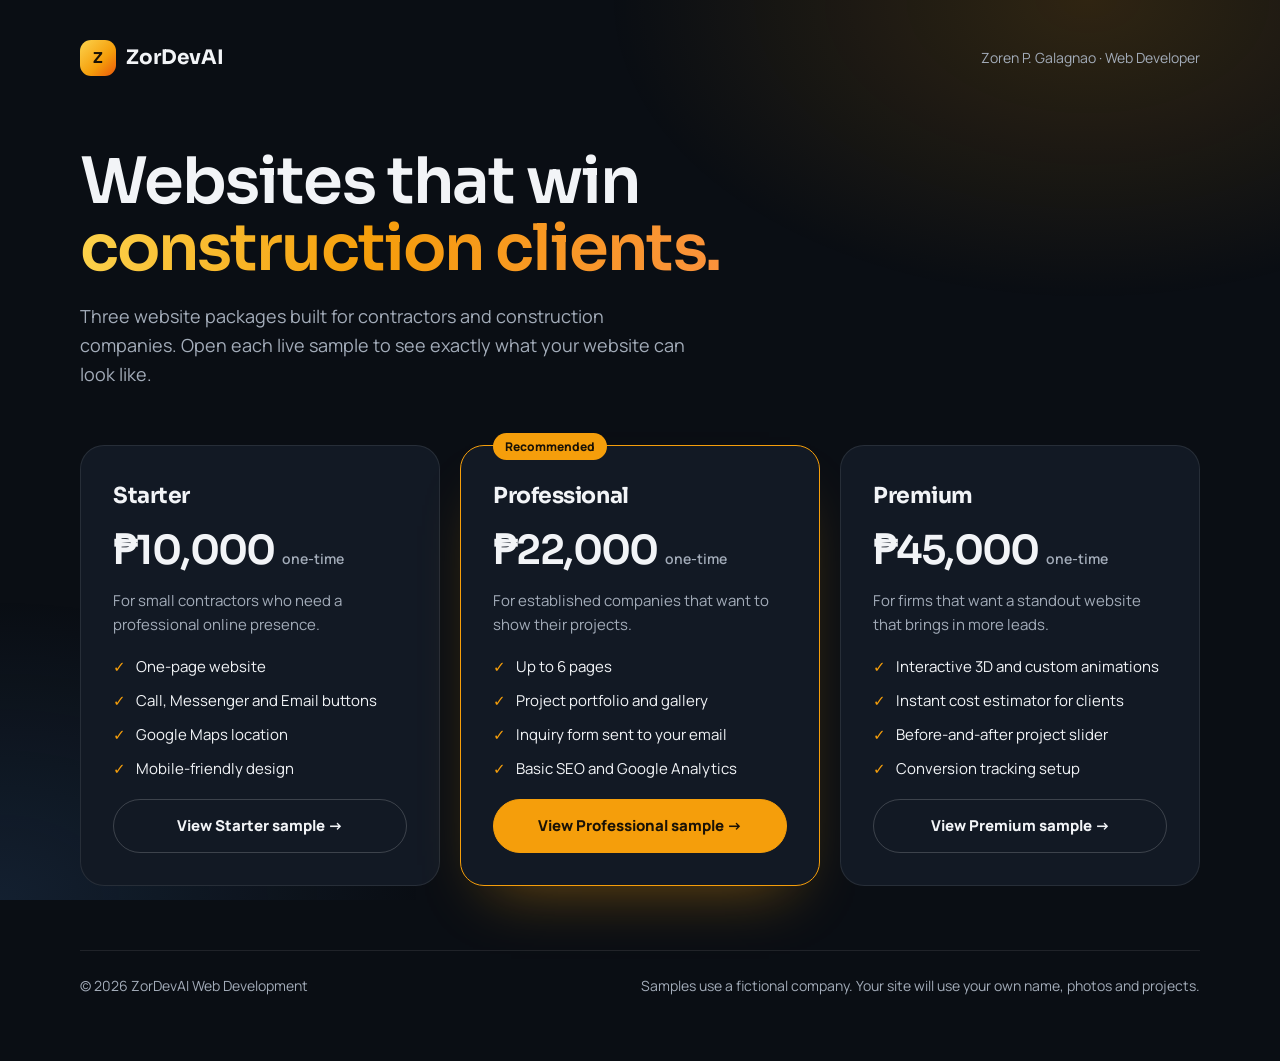
==== index.html @ 4a8fa113 "Add ZorDevAI sample websites (Starter, Professional, Premium) Co-Authored-By: Claude Opus 5.5 <norep" ====
<!doctype html>
<html lang="en">
<head>
<meta charset="utf-8">
<meta name="viewport" content="width=device-width, initial-scale=1, viewport-fit=cover">
<title>ZorDevAI · Construction Website Packages</title>
<meta name="description" content="Website packages for construction companies by ZorDevAI Web Development. View live samples of the Starter, Professional and Premium plans.">
<link rel="preconnect" href="https://fonts.googleapis.com">
<link rel="stylesheet" href="https://fonts.googleapis.com/css2?family=Sora:wght@500;600;700&family=Manrope:wght@400;500;600;700;800&display=swap">
<style>
:root{--bg:#0A0E14;--card:#121924;--line:rgba(255,255,255,.09);--ink:#F2F4F7;--muted:#A3ACB9;--accent:#F59E0B;--on:#1A1206}
*{box-sizing:border-box}
body{margin:0;background:var(--bg);color:var(--ink);font-family:"Manrope",system-ui,sans-serif;line-height:1.6;-webkit-font-smoothing:antialiased}
body::before{content:"";position:fixed;inset:0;background:radial-gradient(800px 500px at 85% 0%,rgba(245,158,11,.16),transparent 60%),radial-gradient(700px 500px at 0% 100%,rgba(56,104,160,.2),transparent 60%);pointer-events:none}
.wrap{position:relative;max-width:1160px;margin:0 auto;padding:40px max(20px,env(safe-area-inset-left,0px)) 64px max(20px,env(safe-area-inset-right,0px))}
header{display:flex;justify-content:space-between;align-items:center;gap:16px;flex-wrap:wrap}
.brand{display:flex;align-items:center;gap:10px;font-family:"Sora",sans-serif;font-weight:700;font-size:20px}
.brand i{width:36px;height:36px;border-radius:11px;background:linear-gradient(135deg,#FCD34D,#F59E0B 60%,#EA580C);display:grid;place-items:center;color:var(--on);font-style:normal;font-size:15px}
.contact{color:var(--muted);font-size:14px}
h1{font-family:"Sora",sans-serif;font-weight:600;font-size:clamp(36px,5.4vw,64px);line-height:1.05;letter-spacing:-.03em;margin:72px 0 0;max-width:16ch;text-wrap:balance}
h1 span{background:linear-gradient(100deg,#FCD34D,#F59E0B 45%,#FB923C);-webkit-background-clip:text;background-clip:text;color:transparent}
.lead{color:var(--muted);font-size:18px;max-width:56ch;margin:20px 0 0}
.plans{display:grid;grid-template-columns:repeat(3,1fr);gap:20px;margin-top:56px}
.plan{position:relative;display:flex;flex-direction:column;gap:18px;padding:32px;border-radius:24px;background:var(--card);border:1px solid var(--line);transition:transform .3s,border-color .3s}
.plan:hover{transform:translateY(-6px);border-color:rgba(245,158,11,.5)}
.plan.rec{border-color:var(--accent);box-shadow:0 30px 60px -30px rgba(245,158,11,.45)}
.badge{position:absolute;top:-13px;left:32px;padding:4px 12px;border-radius:999px;background:var(--accent);color:var(--on);font-size:12px;font-weight:800}
.plan h2{font-family:"Sora",sans-serif;font-size:22px;margin:0;letter-spacing:-.02em}
.price{font-family:"Sora",sans-serif;font-size:40px;font-weight:600;letter-spacing:-.04em;line-height:1}
.price small{font-family:"Manrope",sans-serif;font-size:14px;color:var(--muted);font-weight:600;letter-spacing:0}
.plan p{margin:0;color:var(--muted);font-size:15px}
ul{list-style:none;margin:0;padding:0;display:grid;gap:10px;font-size:15px}
li{display:flex;gap:10px}
li::before{content:"✓";color:var(--accent);font-weight:800}
.btn{margin-top:auto;display:inline-flex;justify-content:center;align-items:center;gap:8px;padding:14px 20px;border-radius:999px;text-decoration:none;font-weight:800;font-size:15px;border:1px solid rgba(255,255,255,.18);color:var(--ink);transition:background .2s}
.btn:hover{background:rgba(255,255,255,.06)}
.rec .btn{background:var(--accent);color:var(--on);border-color:var(--accent)}
footer{margin-top:64px;padding-top:24px;border-top:1px solid var(--line);display:flex;flex-wrap:wrap;justify-content:space-between;gap:12px;color:var(--muted);font-size:14px}
@media (max-width:900px){.plans{grid-template-columns:1fr}h1{margin-top:48px}}
</style>
</head>
<body>
<div class="wrap">
  <header><div class="brand"><i>Z</i>ZorDevAI</div><div class="contact">Zoren P. Galagnao · Web Developer</div></header>
  <h1>Websites that win <span>construction clients.</span></h1>
  <p class="lead">Three website packages built for contractors and construction companies. Open each live sample to see exactly what your website can look like.</p>
  <div class="plans">
    <div class="plan">
      <h2>Starter</h2><div class="price">₱10,000 <small>one-time</small></div>
      <p>For small contractors who need a professional online presence.</p>
      <ul><li>One-page website</li><li>Call, Messenger and Email buttons</li><li>Google Maps location</li><li>Mobile-friendly design</li></ul>
      <a class="btn" href="starter.html">View Starter sample →</a>
    </div>
    <div class="plan rec">
      <span class="badge">Recommended</span>
      <h2>Professional</h2><div class="price">₱22,000 <small>one-time</small></div>
      <p>For established companies that want to show their projects.</p>
      <ul><li>Up to 6 pages</li><li>Project portfolio and gallery</li><li>Inquiry form sent to your email</li><li>Basic SEO and Google Analytics</li></ul>
      <a class="btn" href="professional.html">View Professional sample →</a>
    </div>
    <div class="plan">
      <h2>Premium</h2><div class="price">₱45,000 <small>one-time</small></div>
      <p>For firms that want a standout website that brings in more leads.</p>
      <ul><li>Interactive 3D and custom animations</li><li>Instant cost estimator for clients</li><li>Before-and-after project slider</li><li>Conversion tracking setup</li></ul>
      <a class="btn" href="premium.html">View Premium sample →</a>
    </div>
  </div>
  <footer><span>© 2026 ZorDevAI Web Development</span><span>Samples use a fictional company. Your site will use your own name, photos and projects.</span></footer>
</div>
</body>
</html>
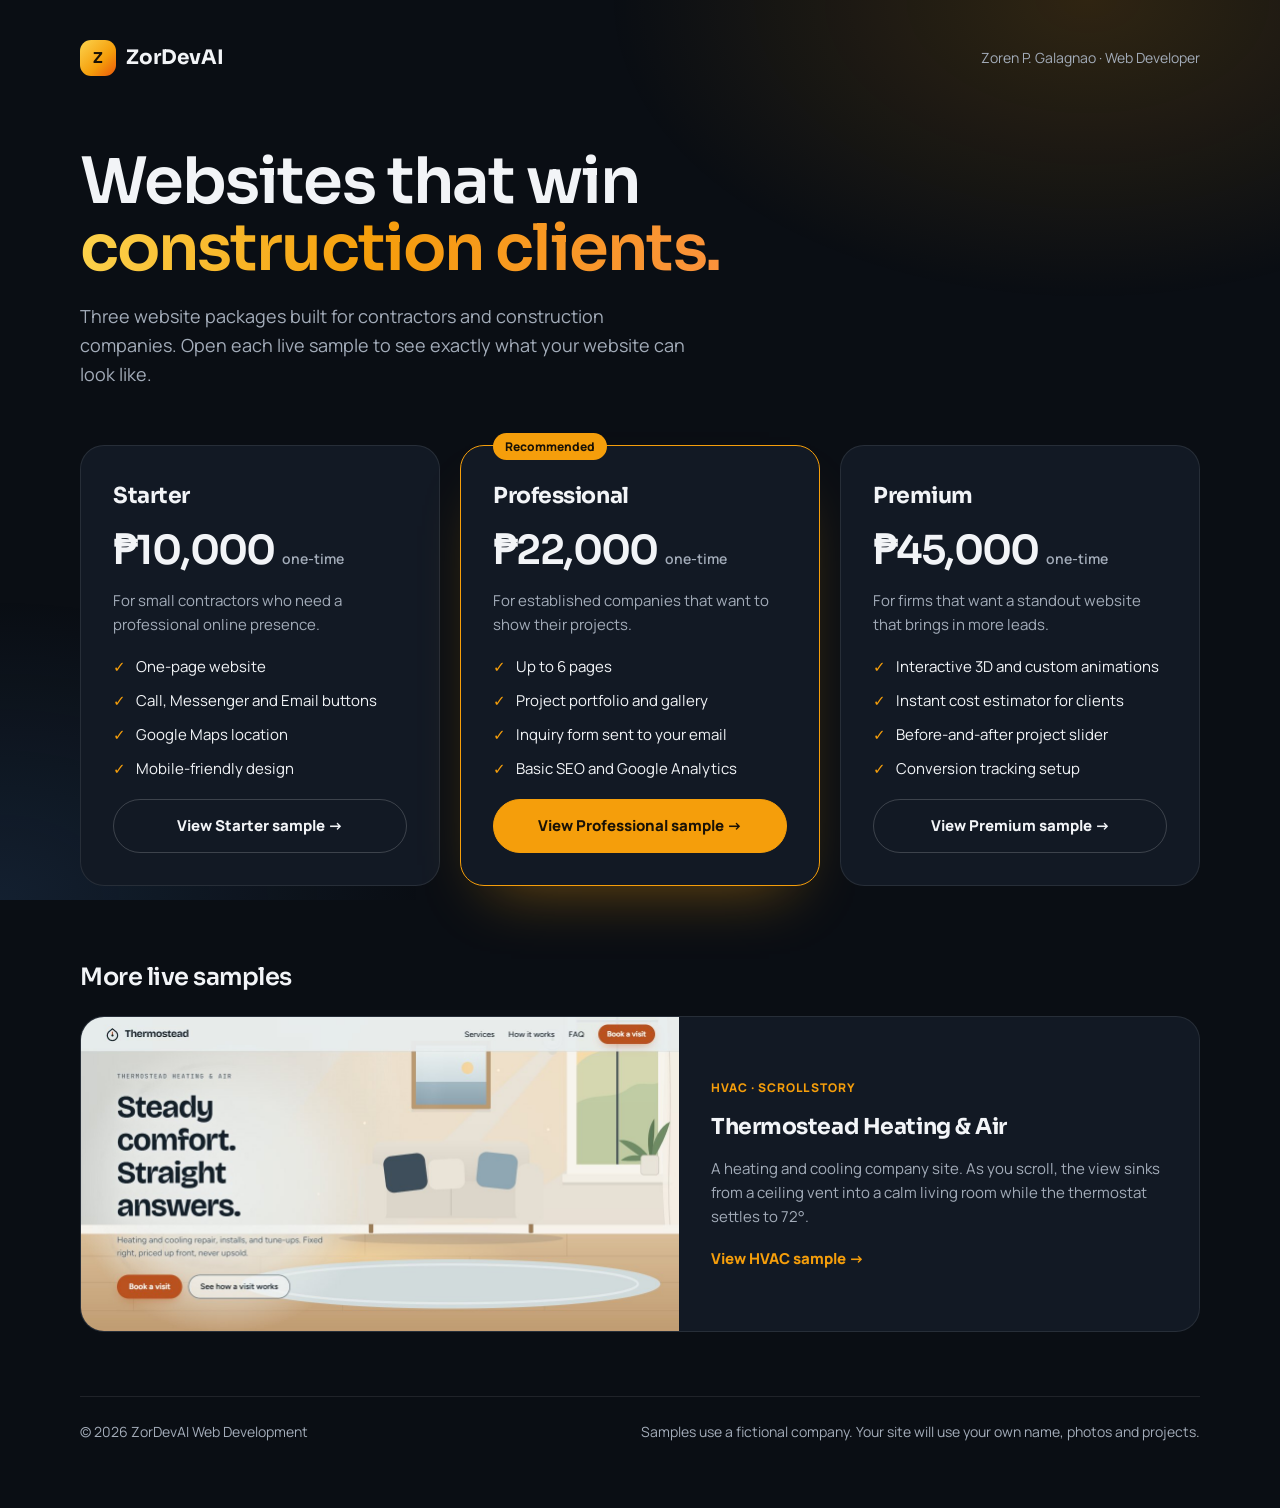
==== commit 50a46f63: "Link the Thermostead HVAC sample from the landing page Adds a "More live samples" card below the thr" ====
--- a/index.html
+++ b/index.html
@@ -35,8 +35,19 @@
 .btn{margin-top:auto;display:inline-flex;justify-content:center;align-items:center;gap:8px;padding:14px 20px;border-radius:999px;text-decoration:none;font-weight:800;font-size:15px;border:1px solid rgba(255,255,255,.18);color:var(--ink);transition:background .2s}
 .btn:hover{background:rgba(255,255,255,.06)}
 .rec .btn{background:var(--accent);color:var(--on);border-color:var(--accent)}
+.more{margin-top:72px}
+.more h2{font-family:"Sora",sans-serif;font-size:24px;font-weight:600;letter-spacing:-.02em;margin:0 0 20px}
+.sample{display:grid;grid-template-columns:1.15fr 1fr;border-radius:24px;overflow:hidden;background:var(--card);border:1px solid var(--line);color:var(--ink);text-decoration:none;transition:transform .3s,border-color .3s}
+.sample:hover{transform:translateY(-6px);border-color:rgba(245,158,11,.5)}
+.sample:focus-visible{outline:3px solid var(--accent);outline-offset:3px}
+.sample img{display:block;width:100%;height:100%;aspect-ratio:1200/630;object-fit:cover}
+.sample-body{display:flex;flex-direction:column;justify-content:center;gap:12px;padding:32px}
+.tag{font-size:12px;font-weight:800;letter-spacing:.08em;text-transform:uppercase;color:var(--accent)}
+.sample h3{font-family:"Sora",sans-serif;font-size:22px;margin:0;letter-spacing:-.02em}
+.sample p{margin:0;color:var(--muted);font-size:15px}
+.go{margin-top:6px;font-weight:800;font-size:15px;color:var(--accent)}
 footer{margin-top:64px;padding-top:24px;border-top:1px solid var(--line);display:flex;flex-wrap:wrap;justify-content:space-between;gap:12px;color:var(--muted);font-size:14px}
-@media (max-width:900px){.plans{grid-template-columns:1fr}h1{margin-top:48px}}
+@media (max-width:900px){.plans{grid-template-columns:1fr}h1{margin-top:48px}.sample{grid-template-columns:1fr}}
 </style>
 </head>
 <body>
@@ -65,6 +76,18 @@
       <a class="btn" href="premium.html">View Premium sample →</a>
     </div>
   </div>
+  <section class="more" aria-labelledby="more-h">
+    <h2 id="more-h">More live samples</h2>
+    <a class="sample" href="thermostead/">
+      <img src="thermostead/assets/og.jpg" width="1200" height="630" loading="lazy" alt="Thermostead Heating and Air sample: a calm living room beside the headline Steady comfort. Straight answers.">
+      <div class="sample-body">
+        <span class="tag">HVAC · Scroll story</span>
+        <h3>Thermostead Heating &amp; Air</h3>
+        <p>A heating and cooling company site. As you scroll, the view sinks from a ceiling vent into a calm living room while the thermostat settles to 72°.</p>
+        <span class="go">View HVAC sample →</span>
+      </div>
+    </a>
+  </section>
   <footer><span>© 2026 ZorDevAI Web Development</span><span>Samples use a fictional company. Your site will use your own name, photos and projects.</span></footer>
 </div>
 </body>
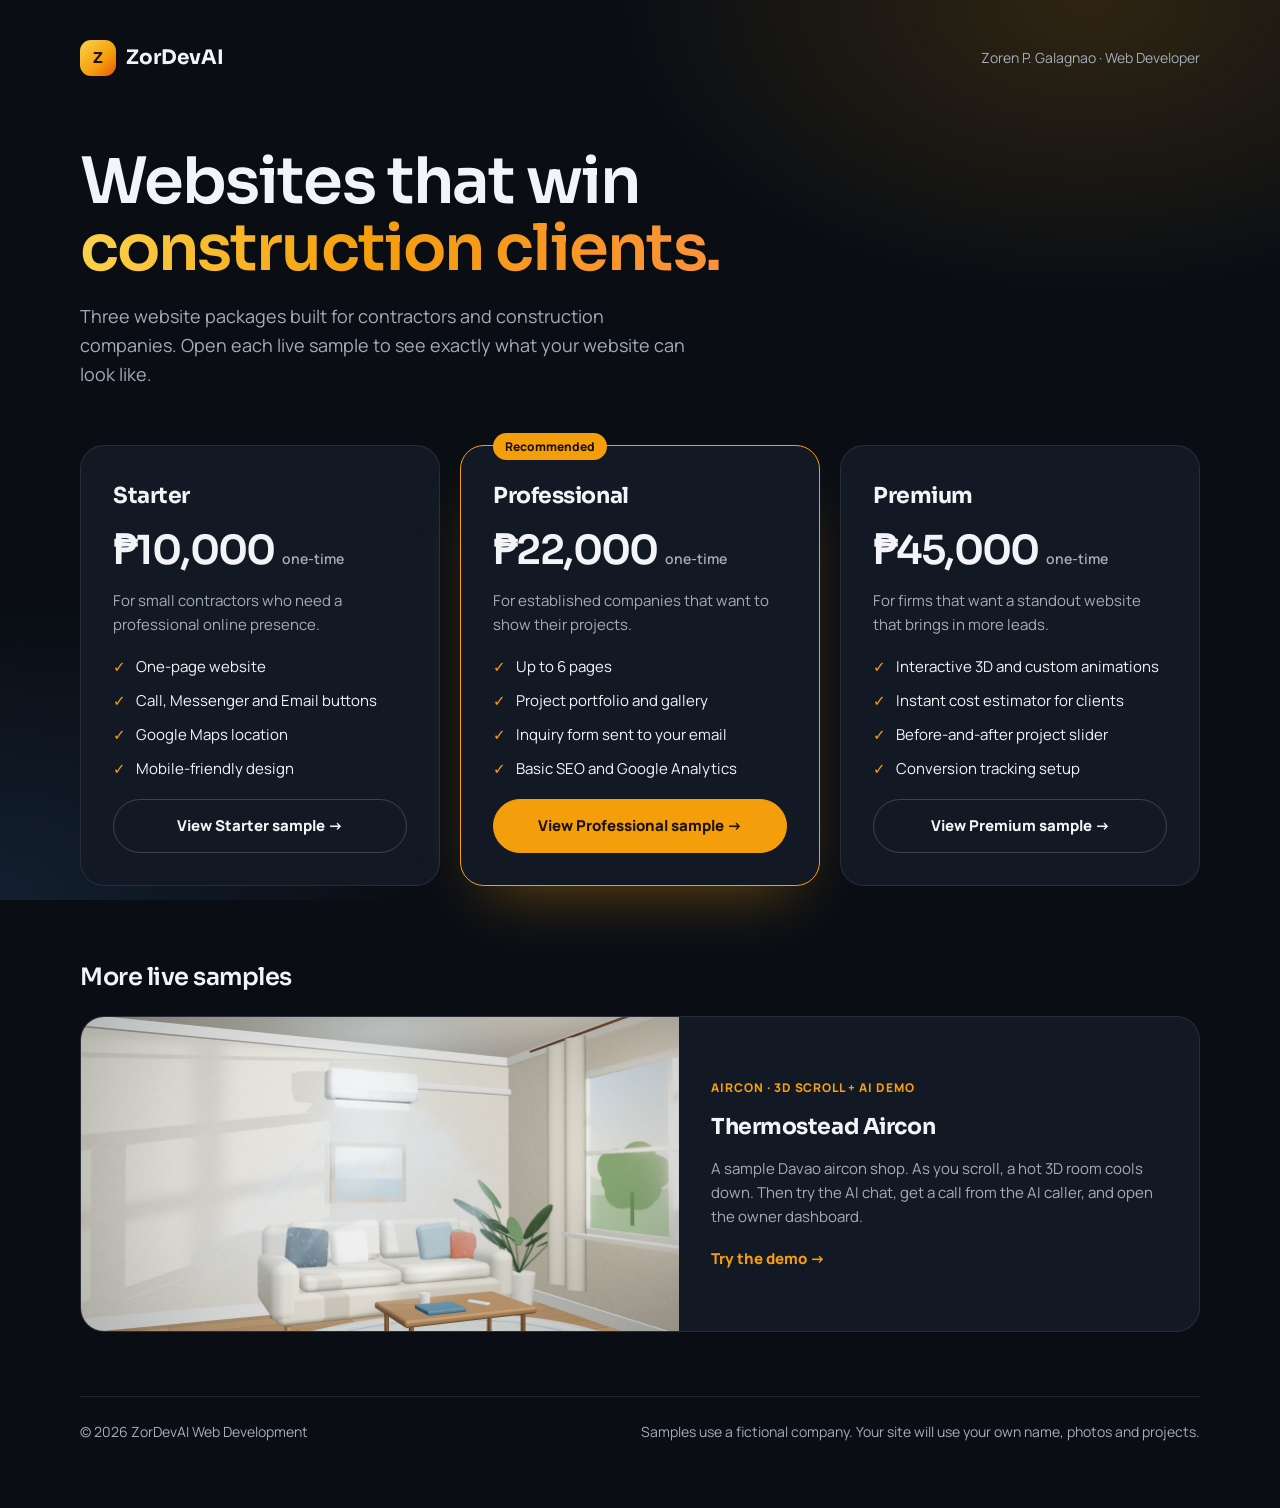
==== commit 8f6fe64c: "Turn Thermostead into the all-in-one Davao aircon demo Thermostead is now a sample Davao aircon shop" ====
--- a/index.html
+++ b/index.html
@@ -79,12 +79,12 @@
   <section class="more" aria-labelledby="more-h">
     <h2 id="more-h">More live samples</h2>
     <a class="sample" href="thermostead/">
-      <img src="thermostead/assets/og.jpg" width="1200" height="630" loading="lazy" alt="Thermostead Heating and Air sample: a calm living room beside the headline Steady comfort. Straight answers.">
+      <img src="thermostead/assets/og.jpg" width="1200" height="630" loading="lazy" alt="Thermostead Aircon sample: a cool, calm living room with a split-type aircon above the sofa.">
       <div class="sample-body">
-        <span class="tag">HVAC · Scroll story</span>
-        <h3>Thermostead Heating &amp; Air</h3>
-        <p>A heating and cooling company site. As you scroll, the view sinks from a ceiling vent into a calm living room while the thermostat settles to 72°.</p>
-        <span class="go">View HVAC sample →</span>
+        <span class="tag">Aircon · 3D scroll + AI demo</span>
+        <h3>Thermostead Aircon</h3>
+        <p>A sample Davao aircon shop. As you scroll, a hot 3D room cools down. Then try the AI chat, get a call from the AI caller, and open the owner dashboard.</p>
+        <span class="go">Try the demo →</span>
       </div>
     </a>
   </section>
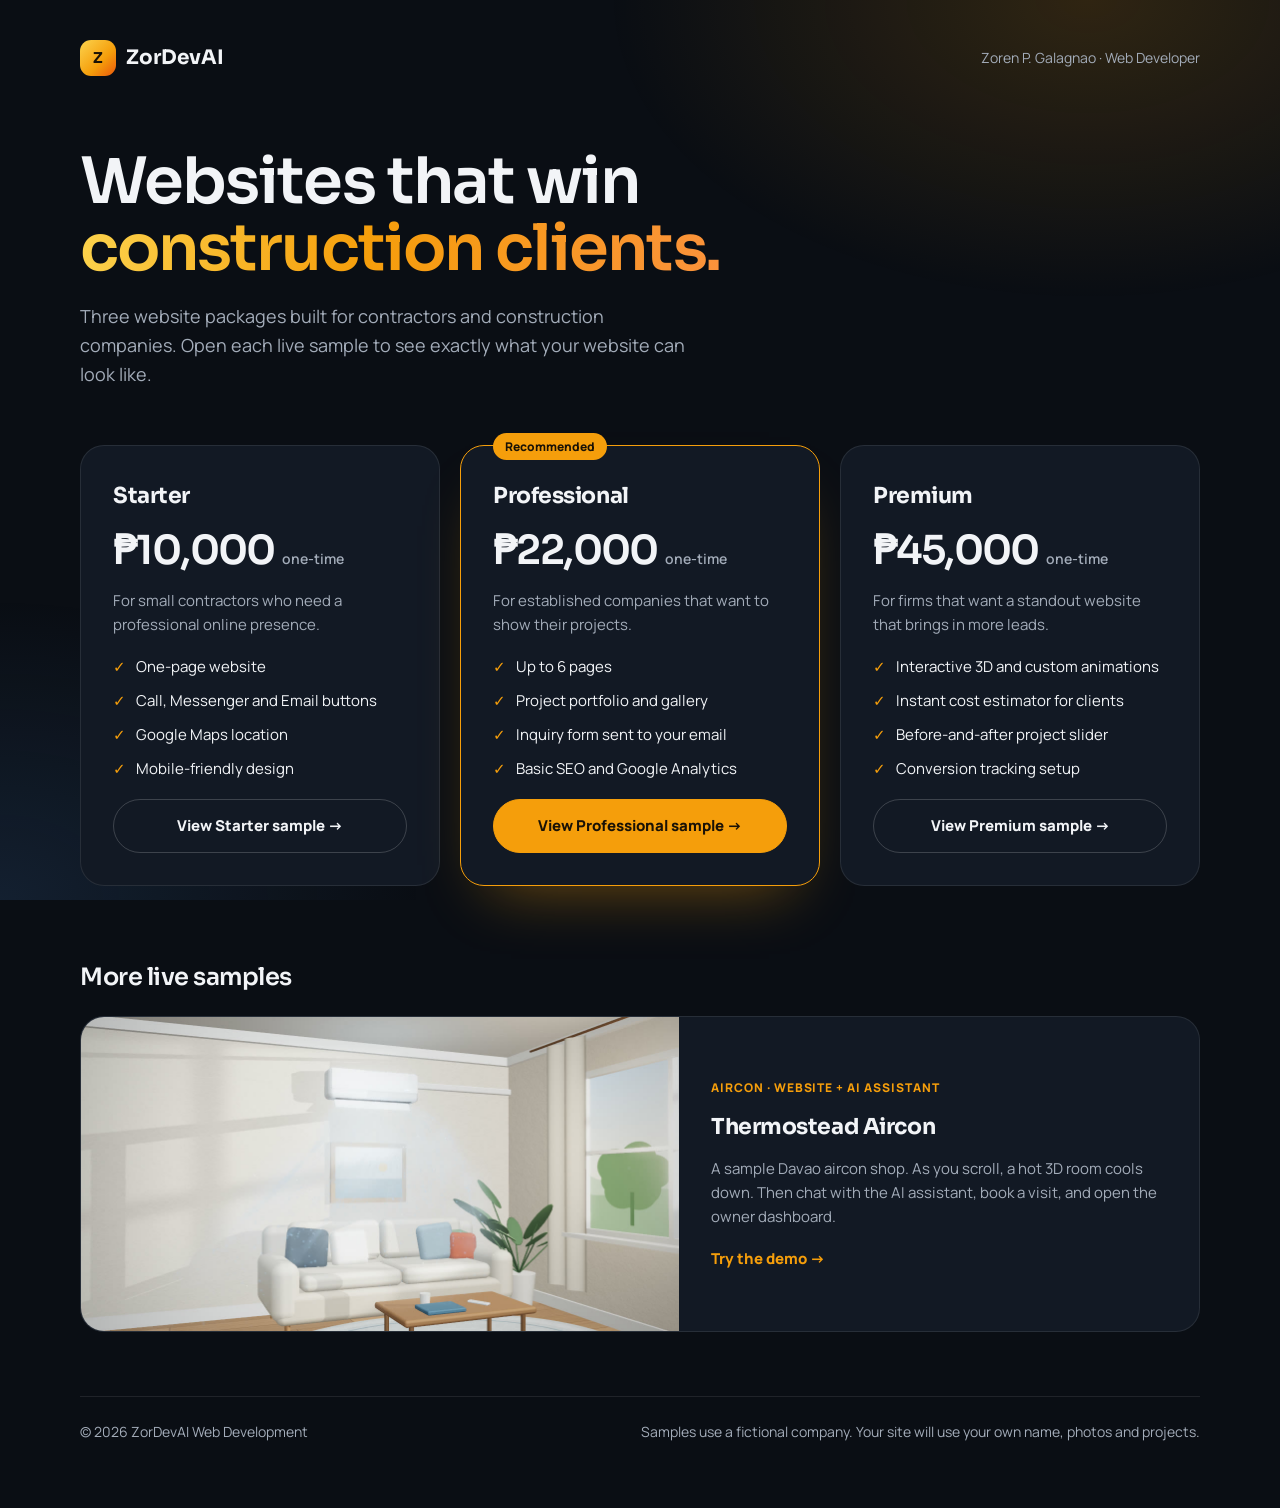
==== commit 80dd3ef6: "Keep Thermostead to Website + AI Assistant The AI caller belongs to the separate AI Telemarketer ser" ====
--- a/index.html
+++ b/index.html
@@ -81,9 +81,9 @@
     <a class="sample" href="thermostead/">
       <img src="thermostead/assets/og.jpg" width="1200" height="630" loading="lazy" alt="Thermostead Aircon sample: a cool, calm living room with a split-type aircon above the sofa.">
       <div class="sample-body">
-        <span class="tag">Aircon · 3D scroll + AI demo</span>
+        <span class="tag">Aircon · Website + AI assistant</span>
         <h3>Thermostead Aircon</h3>
-        <p>A sample Davao aircon shop. As you scroll, a hot 3D room cools down. Then try the AI chat, get a call from the AI caller, and open the owner dashboard.</p>
+        <p>A sample Davao aircon shop. As you scroll, a hot 3D room cools down. Then chat with the AI assistant, book a visit, and open the owner dashboard.</p>
         <span class="go">Try the demo →</span>
       </div>
     </a>
